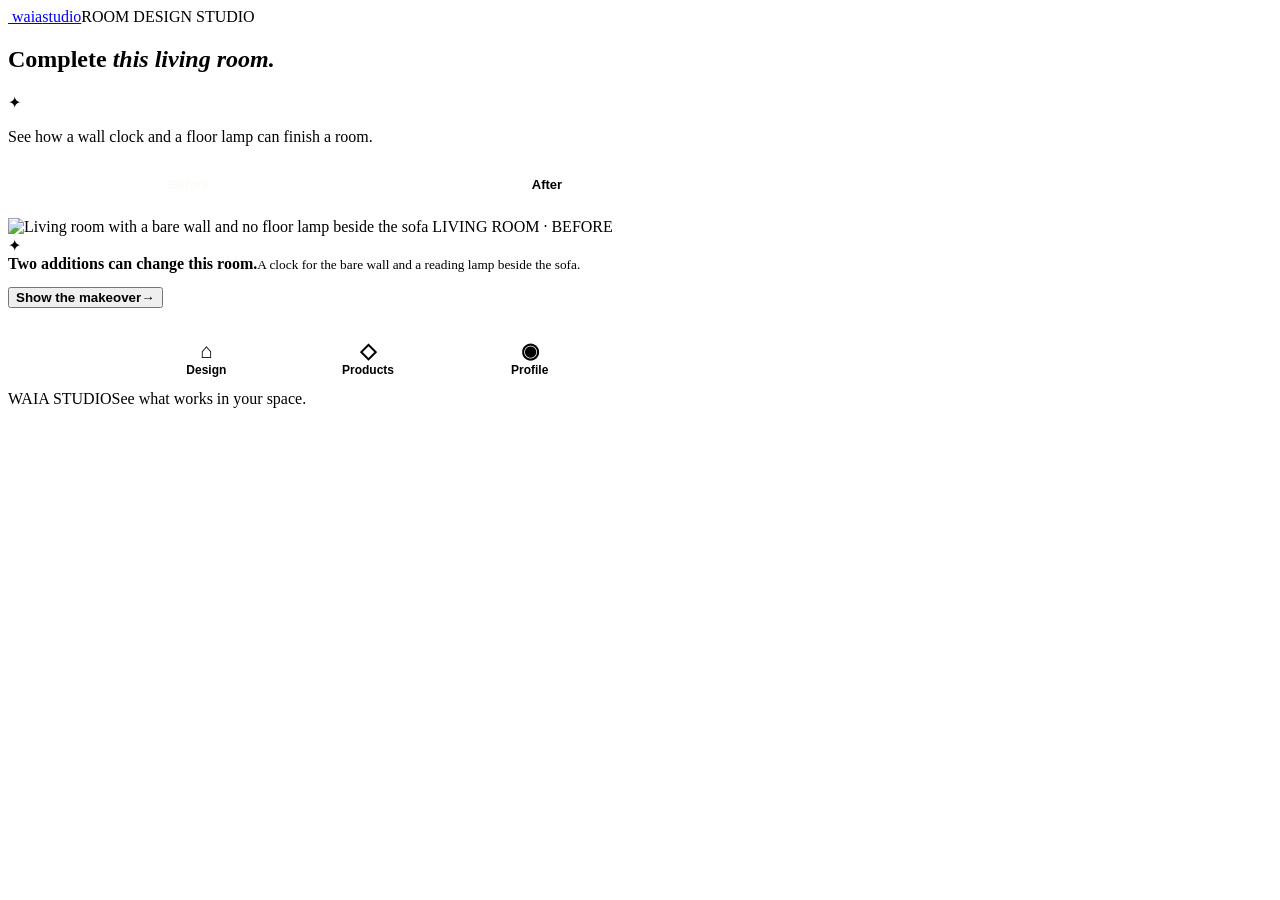
==== public/app/index.html @ b5d55a93 "Localize for the US and split onboarding from the room app" ====
<!doctype html>
<html lang="en-US">
<head>
  <meta charset="utf-8">
  <meta name="viewport" content="width=device-width, initial-scale=1, viewport-fit=cover">
  <meta name="theme-color" content="#f9f5ee">
  <meta name="description" content="Reimagine your room from a photo and shop real products that complete the look.">
  <title>Waia Studio · Complete your room</title>
  <link rel="icon" href="./assets/mark.svg" type="image/svg+xml">
  <link rel="stylesheet" href="./styles.css">
  <link rel="stylesheet" href="./app.css">
  <script src="./app.js" type="module"></script>
</head>
<body>
  <div class="site app-site">
    <header class="site-header"><a class="brand" href="./" aria-label="Waia Studio home"><img src="./assets/mark.svg" alt=""> waia<span>studio</span></a><span class="header-note">ROOM DESIGN STUDIO</span></header>
    <div class="layout">
      <main class="flow" id="flow" aria-label="Room design app"></main>
    </div>
    <footer class="site-footer"><span>WAIA STUDIO</span><span>See what works in your space.</span></footer>
  </div>
  <dialog id="dialog" aria-labelledby="dialog-title"></dialog>
</body>
</html>
---- public/app/app.css ----
.app-site { max-width: 720px; }
.app-site .layout { display: block; }
.demo-switch { display: flex; gap: 4px; padding: 4px; margin-bottom: 10px; border: 1px solid var(--line); border-radius: 40px; background: var(--paper); }
.demo-switch button { flex: 1; min-height: 38px; border: 0; border-radius: 40px; background: transparent; color: var(--muted); font-size: 13px; font-weight: 750; }
.demo-switch button[aria-pressed=true] { background: var(--rust); color: #fffaf6; }
.room-actions { margin-top: 14px; }
.app-body { padding-bottom: 20px; }
.app-nav { display: grid; grid-template-columns: repeat(3, minmax(0, 1fr)); gap: 5px; width: 100%; max-width: 480px; margin: auto auto 0; padding: 5px; background: var(--paper); border: 1px solid var(--line); border-radius: 16px; }
.app-nav button { display: grid; place-items: center; align-content: center; gap: 2px; min-height: 52px; padding: 4px; border: 0; border-radius: 11px; background: transparent; color: var(--muted); font-size: 12px; font-weight: 750; }
.app-nav button span { font-size: 21px; line-height: 1; }
.app-nav button[aria-pressed=true] { background: var(--blush); color: var(--rust-dark); }
#app-profile .demo-link { display: inline-flex; margin-top: 9px; }
@media (max-width: 720px) {
  .app-nav { position: sticky; bottom: max(8px, env(safe-area-inset-bottom)); z-index: 2; box-shadow: 0 3px 14px #3821151a; }
}
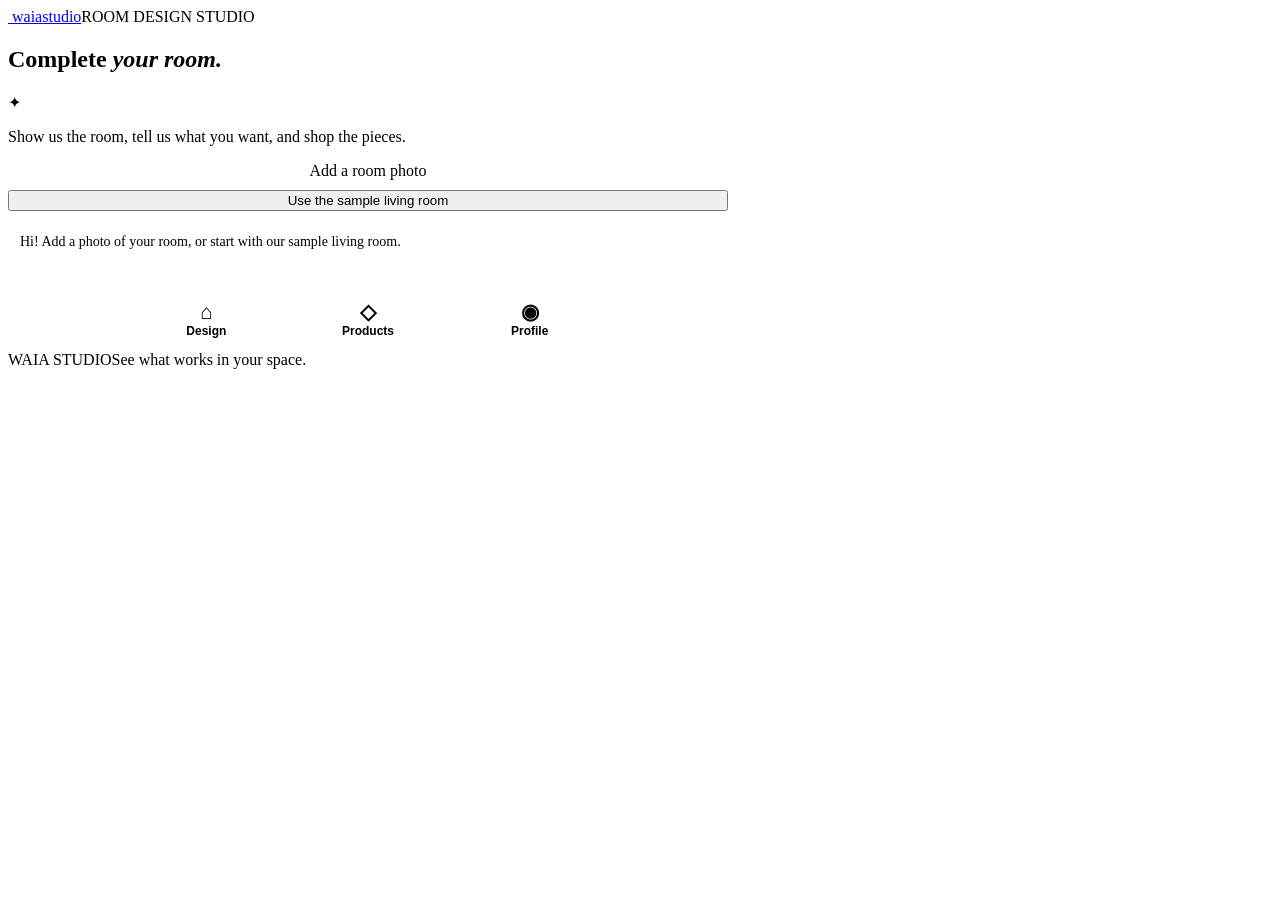
==== commit 1fc082ac: "Add live room design, dynamic products and RevenueCat paywall Add a chat-led design flow to the app." ====
--- a/public/app/index.html
+++ b/public/app/index.html
@@ -9,6 +9,7 @@
   <link rel="icon" href="./assets/mark.svg" type="image/svg+xml">
   <link rel="stylesheet" href="./styles.css">
   <link rel="stylesheet" href="./app.css">
+  <link rel="stylesheet" href="./room.css">
   <script src="./app.js" type="module"></script>
 </head>
 <body>
--- a/public/app/room.css
+++ b/public/app/room.css
@@ -0,0 +1,38 @@
+.room-start { display: grid; gap: 10px; margin-bottom: 14px; }
+.room-upload { display: flex; justify-content: center; align-items: center; cursor: pointer; }
+.room-upload input { position: absolute; width: 1px; height: 1px; opacity: 0; }
+.room-working {
+  position: absolute; inset: auto 12px 12px; padding: 9px 12px; text-align: center;
+  color: #fffaf6; background: #25251dcc; border-radius: 12px; font-size: 13px;
+}
+.room-chat { display: grid; gap: 8px; max-height: 280px; margin: 14px 0 10px; overflow-y: auto; }
+.room-message { max-width: 86%; margin: 0; padding: 9px 12px; border-radius: 14px; font-size: 14px; }
+.room-message.waia { justify-self: start; background: var(--card); border: 1px solid var(--line); }
+.room-message.you { justify-self: end; color: #fffaf6; background: var(--rust); }
+.room-chips { display: flex; flex-wrap: wrap; gap: 7px; margin-bottom: 10px; }
+.room-chips button {
+  min-height: 36px; padding: 6px 12px; font-size: 13px; color: var(--rust-dark);
+  background: var(--blush); border: 0; border-radius: 999px;
+}
+.room-composer { display: flex; gap: 8px; align-items: center; }
+.room-composer input {
+  flex: 1; min-width: 0; min-height: 44px; padding: 0 14px; color: var(--ink);
+  background: var(--card); border: 1px solid var(--line); border-radius: 999px;
+}
+.room-item { margin-bottom: 22px; }
+.room-item h2, .room-heading { margin: 0 0 4px; font: 600 20px/1.3 var(--serif); }
+.room-item > p, .room-empty { margin: 0 0 10px; color: var(--muted); }
+.room-heading { margin-top: 20px; }
+.room-product {
+  display: grid; gap: 10px; padding: 13px; margin-bottom: 8px;
+  background: var(--card); border: 1px solid var(--line); border-radius: 14px;
+}
+.room-product small { display: block; margin-top: 2px; color: var(--muted); }
+.room-product-actions { display: flex; flex-wrap: wrap; gap: 8px; align-items: center; justify-content: space-between; }
+.room-save { min-height: 36px; padding: 5px 13px; background: transparent; border: 1px solid var(--line); border-radius: 999px; }
+.room-save[aria-pressed=true] { color: var(--rust-dark); background: var(--blush); border-color: var(--blush); }
+.room-thumbs { display: grid; grid-template-columns: repeat(2, minmax(0, 1fr)); gap: 10px; }
+.room-thumb { padding: 0; overflow: hidden; text-align: left; background: var(--card); border: 1px solid var(--line); border-radius: 14px; }
+.room-thumb img { width: 100%; aspect-ratio: 4 / 3; object-fit: cover; }
+.room-thumb span { display: block; padding: 8px 10px; font-size: 13px; }
+.room-saved a { color: var(--rust-dark); text-align: right; }
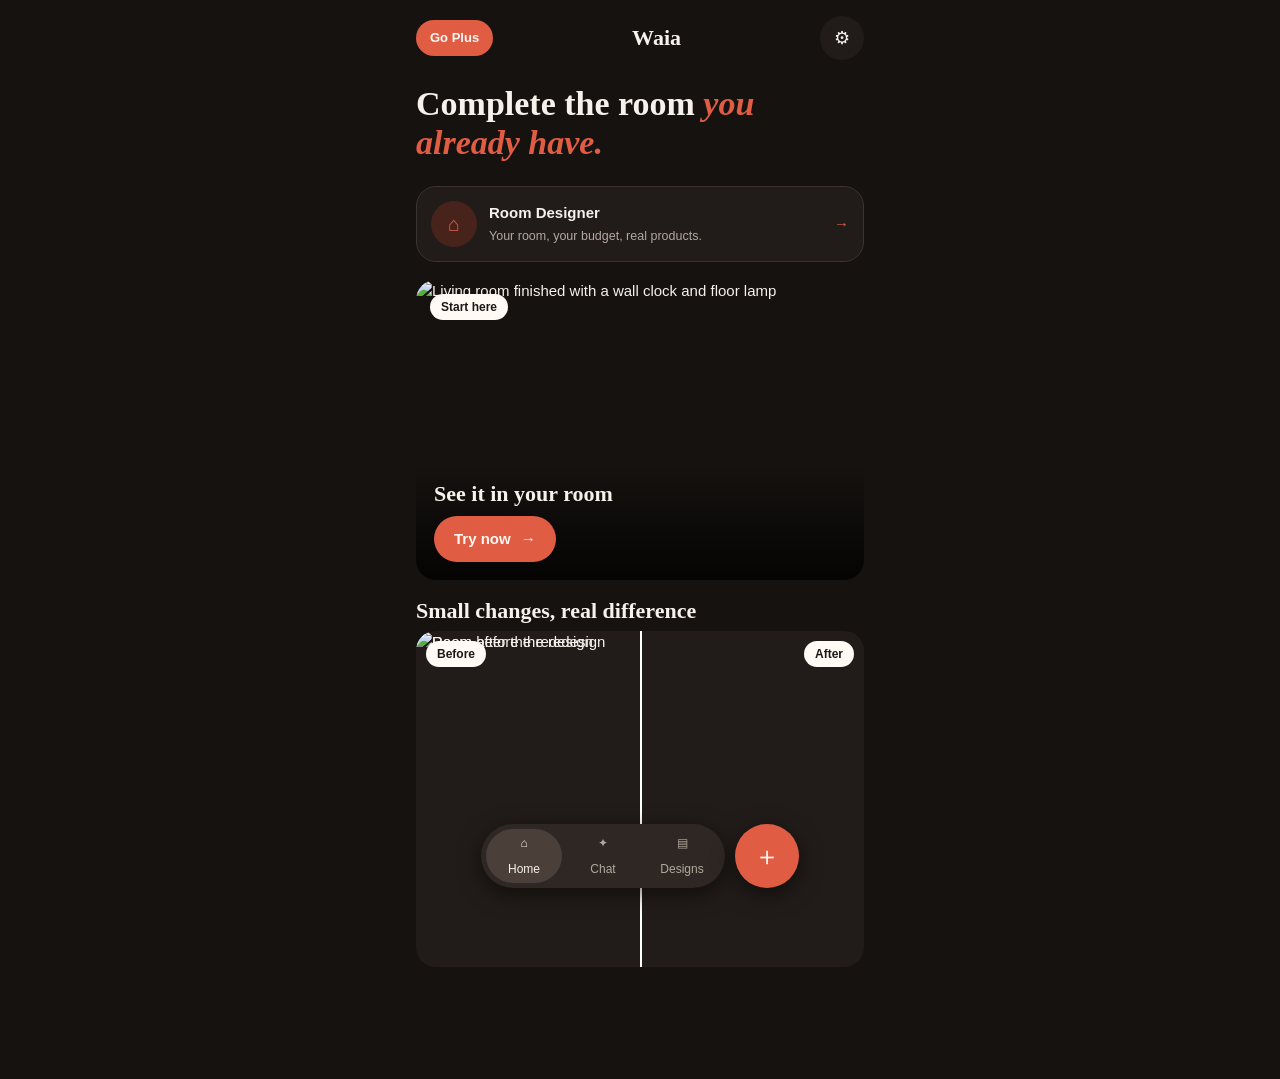
==== commit 3c756931: "Rebuild the room app around a guided design flow Replace the three tabs with Home, Chat, Designs and" ====
--- a/public/app/index.html
+++ b/public/app/index.html
@@ -3,22 +3,17 @@
 <head>
   <meta charset="utf-8">
   <meta name="viewport" content="width=device-width, initial-scale=1, viewport-fit=cover">
-  <meta name="theme-color" content="#f9f5ee">
-  <meta name="description" content="Reimagine your room from a photo and shop real products that complete the look.">
+  <meta name="theme-color" content="#161210">
+  <meta name="description" content="Show us your room, tell us what you want, and shop real products that complete it.">
   <title>Waia Studio · Complete your room</title>
   <link rel="icon" href="./assets/mark.svg" type="image/svg+xml">
-  <link rel="stylesheet" href="./styles.css">
   <link rel="stylesheet" href="./app.css">
-  <link rel="stylesheet" href="./room.css">
   <script src="./app.js" type="module"></script>
 </head>
 <body>
-  <div class="site app-site">
-    <header class="site-header"><a class="brand" href="./" aria-label="Waia Studio home"><img src="./assets/mark.svg" alt=""> waia<span>studio</span></a><span class="header-note">ROOM DESIGN STUDIO</span></header>
-    <div class="layout">
-      <main class="flow" id="flow" aria-label="Room design app"></main>
-    </div>
-    <footer class="site-footer"><span>WAIA STUDIO</span><span>See what works in your space.</span></footer>
+  <div class="shell">
+    <main id="view" aria-live="polite"></main>
+    <nav id="nav" aria-label="Main"></nav>
   </div>
   <dialog id="dialog" aria-labelledby="dialog-title"></dialog>
 </body>
--- a/public/app/app.css
+++ b/public/app/app.css
@@ -1,15 +1,166 @@
-.app-site { max-width: 720px; }
-.app-site .layout { display: block; }
-.demo-switch { display: flex; gap: 4px; padding: 4px; margin-bottom: 10px; border: 1px solid var(--line); border-radius: 40px; background: var(--paper); }
-.demo-switch button { flex: 1; min-height: 38px; border: 0; border-radius: 40px; background: transparent; color: var(--muted); font-size: 13px; font-weight: 750; }
-.demo-switch button[aria-pressed=true] { background: var(--rust); color: #fffaf6; }
-.room-actions { margin-top: 14px; }
-.app-body { padding-bottom: 20px; }
-.app-nav { display: grid; grid-template-columns: repeat(3, minmax(0, 1fr)); gap: 5px; width: 100%; max-width: 480px; margin: auto auto 0; padding: 5px; background: var(--paper); border: 1px solid var(--line); border-radius: 16px; }
-.app-nav button { display: grid; place-items: center; align-content: center; gap: 2px; min-height: 52px; padding: 4px; border: 0; border-radius: 11px; background: transparent; color: var(--muted); font-size: 12px; font-weight: 750; }
-.app-nav button span { font-size: 21px; line-height: 1; }
-.app-nav button[aria-pressed=true] { background: var(--blush); color: var(--rust-dark); }
-#app-profile .demo-link { display: inline-flex; margin-top: 9px; }
-@media (max-width: 720px) {
-  .app-nav { position: sticky; bottom: max(8px, env(safe-area-inset-bottom)); z-index: 2; box-shadow: 0 3px 14px #3821151a; }
+/* Design tokens. Replace these values when the design document arrives. */
+:root {
+  color-scheme: dark;
+  --bg: #161210;
+  --surface: #211c19;
+  --surface-2: #2e2723;
+  --line: #3b332e;
+  --text: #f6f1ea;
+  --muted: #b3a89e;
+  --accent: #e05d44;
+  --accent-text: #fff8f3;
+  --accent-soft: #48231b;
+  --radius: 20px;
+  --radius-small: 12px;
+  --serif: "Iowan Old Style", "Palatino Linotype", Georgia, serif;
+  --sans: -apple-system, BlinkMacSystemFont, "Segoe UI", Roboto, sans-serif;
 }
+
+* { box-sizing: border-box; }
+html { background: var(--bg); }
+body { margin: 0; background: var(--bg); color: var(--text); font: 15px/1.5 var(--sans); }
+button, input, textarea { font: inherit; color: inherit; }
+button { cursor: pointer; }
+img { display: block; max-width: 100%; }
+a { color: inherit; }
+h1, h2, h3, p { margin: 0; }
+h1, h2 { font-family: var(--serif); font-weight: 600; line-height: 1.15; }
+h1 { font-size: 34px; }
+h1 em { color: var(--accent); }
+h2 { font-size: 22px; }
+.sr-only { position: absolute; width: 1px; height: 1px; overflow: hidden; clip-path: inset(50%); white-space: nowrap; }
+:focus-visible { outline: 2px solid var(--accent); outline-offset: 2px; }
+
+.shell { max-width: 480px; min-height: 100vh; margin: auto; }
+#view { display: grid; gap: 18px; padding: 16px 16px 112px; }
+.muted { color: var(--muted); }
+
+.topbar { display: flex; align-items: center; justify-content: space-between; gap: 10px; min-height: 44px; }
+.topbar-title { font: 600 22px var(--serif); }
+.pill { min-height: 36px; padding: 6px 14px; color: var(--accent-text); background: var(--accent); border: 0; border-radius: 999px; font-size: 13px; font-weight: 700; }
+.pill.quiet { color: var(--muted); background: var(--surface); }
+.icon-button { display: grid; place-items: center; width: 44px; height: 44px; background: var(--surface); border: 0; border-radius: 50%; font-size: 18px; }
+
+.primary {
+  display: flex; align-items: center; justify-content: center; gap: 10px; width: 100%; min-height: 54px; padding: 12px 18px;
+  color: var(--accent-text); background: var(--accent); border: 0; border-radius: 999px; font-weight: 700; text-decoration: none;
+}
+.primary:disabled { opacity: .4; cursor: default; }
+.secondary { width: 100%; min-height: 48px; background: transparent; border: 1px solid var(--line); border-radius: 999px; }
+.text-button { padding: 8px; color: var(--muted); background: none; border: 0; }
+
+.hero { padding: 6px 0; }
+.tool {
+  display: flex; align-items: center; gap: 12px; width: 100%; padding: 14px; text-align: left;
+  background: var(--surface); border: 1px solid var(--line); border-radius: var(--radius);
+}
+.tool-icon { display: grid; place-items: center; flex: none; width: 46px; height: 46px; color: var(--accent); background: var(--accent-soft); border-radius: 50%; font-size: 20px; }
+.tool strong { display: block; }
+.tool small { color: var(--muted); }
+.tool-arrow { margin-left: auto; color: var(--accent); }
+.feature { position: relative; overflow: hidden; min-height: 300px; border-radius: var(--radius); }
+.feature img { position: absolute; inset: 0; width: 100%; height: 100%; object-fit: cover; }
+.feature-body { position: absolute; inset: auto 0 0; display: grid; gap: 10px; justify-items: start; padding: 18px; background: linear-gradient(transparent, #000c); }
+.feature-body .primary { width: auto; min-height: 46px; padding: 8px 20px; }
+.tag { padding: 4px 11px; color: #1c1714; background: #fffaf4; border-radius: 999px; font-size: 12px; font-weight: 700; }
+.feature > .tag { position: absolute; top: 14px; left: 14px; }
+
+.compare { position: relative; overflow: hidden; aspect-ratio: 4 / 3; background: var(--surface); border-radius: var(--radius); }
+.compare img { position: absolute; inset: 0; width: 100%; height: 100%; object-fit: cover; }
+.compare .before { clip-path: inset(0 calc(100% - var(--split, 50%)) 0 0); }
+.compare-line { position: absolute; top: 0; bottom: 0; left: var(--split, 50%); width: 2px; background: #fff; pointer-events: none; }
+.compare input { position: absolute; inset: 0; width: 100%; height: 100%; margin: 0; opacity: 0; cursor: ew-resize; }
+.compare .tag { position: absolute; top: 10px; pointer-events: none; }
+.compare .tag.left { left: 10px; }
+.compare .tag.right { right: 10px; }
+
+.progress { display: flex; gap: 5px; flex: 1; }
+.progress span { flex: 1; height: 4px; background: var(--surface-2); border-radius: 4px; }
+.progress span.on { background: var(--accent); }
+.step-title { display: grid; gap: 6px; }
+.footer-action { position: sticky; bottom: 12px; }
+
+.dropzone {
+  display: grid; place-items: center; align-content: center; gap: 6px; min-height: 260px; padding: 18px; overflow: hidden; text-align: center; cursor: pointer;
+  background: var(--accent-soft); border: 2px dashed var(--accent); border-radius: var(--radius);
+}
+.dropzone input { position: absolute; width: 1px; height: 1px; opacity: 0; }
+.dropzone span { font-size: 32px; }
+.dropzone small { color: var(--muted); }
+.preview { overflow: hidden; border-radius: var(--radius); }
+.preview img { width: 100%; max-height: 340px; object-fit: cover; }
+
+.options { display: grid; gap: 10px; }
+.options.two { grid-template-columns: repeat(2, minmax(0, 1fr)); }
+.option {
+  display: flex; align-items: center; gap: 10px; min-height: 54px; padding: 12px 14px; text-align: left;
+  background: var(--surface); border: 1.5px solid var(--line); border-radius: var(--radius-small);
+}
+.option[aria-pressed=true] { color: var(--accent); background: var(--accent-soft); border-color: var(--accent); }
+.option small { display: block; color: var(--muted); }
+.note { width: 100%; min-height: 86px; padding: 12px 14px; resize: vertical; background: var(--surface); border: 1px solid var(--line); border-radius: var(--radius-small); }
+
+.stages { display: grid; gap: 12px; padding: 14px; background: var(--surface); border-radius: var(--radius); }
+.stage { display: flex; gap: 10px; align-items: center; color: var(--muted); }
+.stage.active { color: var(--text); font-weight: 700; }
+.stage.done { color: var(--accent); }
+.stage-mark { display: grid; place-items: center; width: 26px; height: 26px; background: var(--surface-2); border-radius: 50%; font-size: 13px; }
+.stage.active .stage-mark { animation: pulse 1.1s infinite; }
+@keyframes pulse { 50% { opacity: .35; } }
+@media (prefers-reduced-motion: reduce) { .stage.active .stage-mark { animation: none; } }
+
+.error { padding: 11px 13px; color: #ffd9cf; background: var(--accent-soft); border-radius: var(--radius-small); }
+.item { display: grid; gap: 8px; }
+.product { display: grid; gap: 9px; padding: 13px; background: var(--surface); border: 1px solid var(--line); border-radius: var(--radius-small); }
+.product small { display: block; color: var(--muted); }
+.product-actions { display: flex; flex-wrap: wrap; gap: 8px; align-items: center; justify-content: space-between; }
+.link { padding: 8px 13px; color: var(--accent-text); background: var(--accent); border-radius: 999px; font-size: 13px; font-weight: 700; text-decoration: none; }
+.link.plain { padding: 4px 0; color: var(--accent); background: none; font-weight: 500; }
+.save { min-height: 36px; padding: 5px 13px; background: transparent; border: 1px solid var(--line); border-radius: 999px; font-size: 13px; }
+.save[aria-pressed=true] { color: var(--accent); background: var(--accent-soft); border-color: var(--accent-soft); }
+
+.view-toggle { display: flex; gap: 3px; padding: 3px; background: var(--surface); border-radius: 12px; }
+.view-toggle button { width: 42px; height: 36px; background: none; border: 0; border-radius: 9px; }
+.view-toggle button[aria-pressed=true] { color: var(--accent); background: var(--accent-soft); }
+.designs { display: grid; gap: 12px; }
+.designs.grid { grid-template-columns: repeat(2, minmax(0, 1fr)); }
+.design-card { padding: 0; overflow: hidden; text-align: left; background: var(--surface); border: 1px solid var(--line); border-radius: var(--radius-small); }
+.design-card img { width: 100%; aspect-ratio: 4 / 3; object-fit: cover; }
+.design-card span { display: block; padding: 8px 10px; font-size: 13px; }
+.steps-card { display: grid; gap: 2px; padding: 8px 16px; background: var(--surface); border-radius: var(--radius); }
+.steps-card div { display: flex; gap: 12px; align-items: center; padding: 10px 0; }
+.steps-card b { display: grid; place-items: center; width: 32px; height: 32px; color: var(--accent); background: var(--accent-soft); border-radius: 9px; }
+.center { display: grid; gap: 6px; text-align: center; }
+
+.chat-log { display: grid; gap: 9px; }
+.bubble { max-width: 86%; padding: 10px 13px; border-radius: 16px; }
+.bubble.waia { justify-self: start; background: var(--surface); }
+.bubble.you { justify-self: end; color: var(--accent-text); background: var(--accent); }
+.suggestion { display: flex; justify-content: space-between; gap: 8px; width: 100%; padding: 12px 14px; text-align: left; background: var(--accent-soft); border: 0; border-radius: var(--radius-small); }
+.composer { display: flex; gap: 8px; }
+.composer input { flex: 1; min-width: 0; min-height: 48px; padding: 0 16px; background: var(--surface); border: 1px solid var(--line); border-radius: 999px; }
+.composer button { flex: none; width: 48px; height: 48px; color: var(--accent-text); background: var(--accent); border: 0; border-radius: 50%; }
+
+.list { margin: 0; padding: 0; list-style: none; }
+.list li { display: flex; justify-content: space-between; gap: 12px; padding: 11px 0; border-bottom: 1px solid var(--line); }
+.list a { color: var(--accent); text-align: right; }
+.card { display: grid; gap: 10px; padding: 16px; background: var(--surface); border-radius: var(--radius); }
+
+#nav { position: fixed; bottom: max(12px, env(safe-area-inset-bottom)); left: 50%; display: flex; gap: 10px; align-items: center; transform: translateX(-50%); }
+#nav[hidden] { display: none; }
+.nav-group { display: flex; gap: 3px; padding: 5px; background: var(--surface-2); border-radius: 999px; box-shadow: 0 6px 22px #0008; }
+.nav-group button, .nav-add { display: grid; place-items: center; height: 54px; border: 0; border-radius: 999px; font-size: 12px; }
+.nav-group button { width: 76px; background: none; color: var(--muted); }
+.nav-group button[aria-current=page] { color: var(--text); background: #4a3f39; }
+.nav-add { width: 64px; height: 64px; color: var(--accent-text); background: var(--accent); border-radius: 50%; font-size: 26px; box-shadow: 0 6px 22px #0008; }
+
+dialog { width: min(92vw, 420px); padding: 20px; color: var(--text); background: var(--surface); border: 0; border-radius: var(--radius); }
+dialog::backdrop { background: #000a; }
+.dialog-body { display: grid; gap: 13px; }
+.dialog-close { position: absolute; top: 12px; right: 12px; width: 38px; height: 38px; background: var(--surface-2); border: 0; border-radius: 50%; }
+.plan { display: flex; align-items: center; gap: 10px; padding: 13px; cursor: pointer; border: 1.5px solid var(--line); border-radius: var(--radius-small); }
+.plan:has(input:checked) { background: var(--accent-soft); border-color: var(--accent); }
+.plan input { accent-color: var(--accent); }
+.plan small { display: block; color: var(--muted); }
+.plan-price { margin-left: auto; font-weight: 700; text-align: right; }
+.fineprint { color: var(--muted); font-size: 12px; }
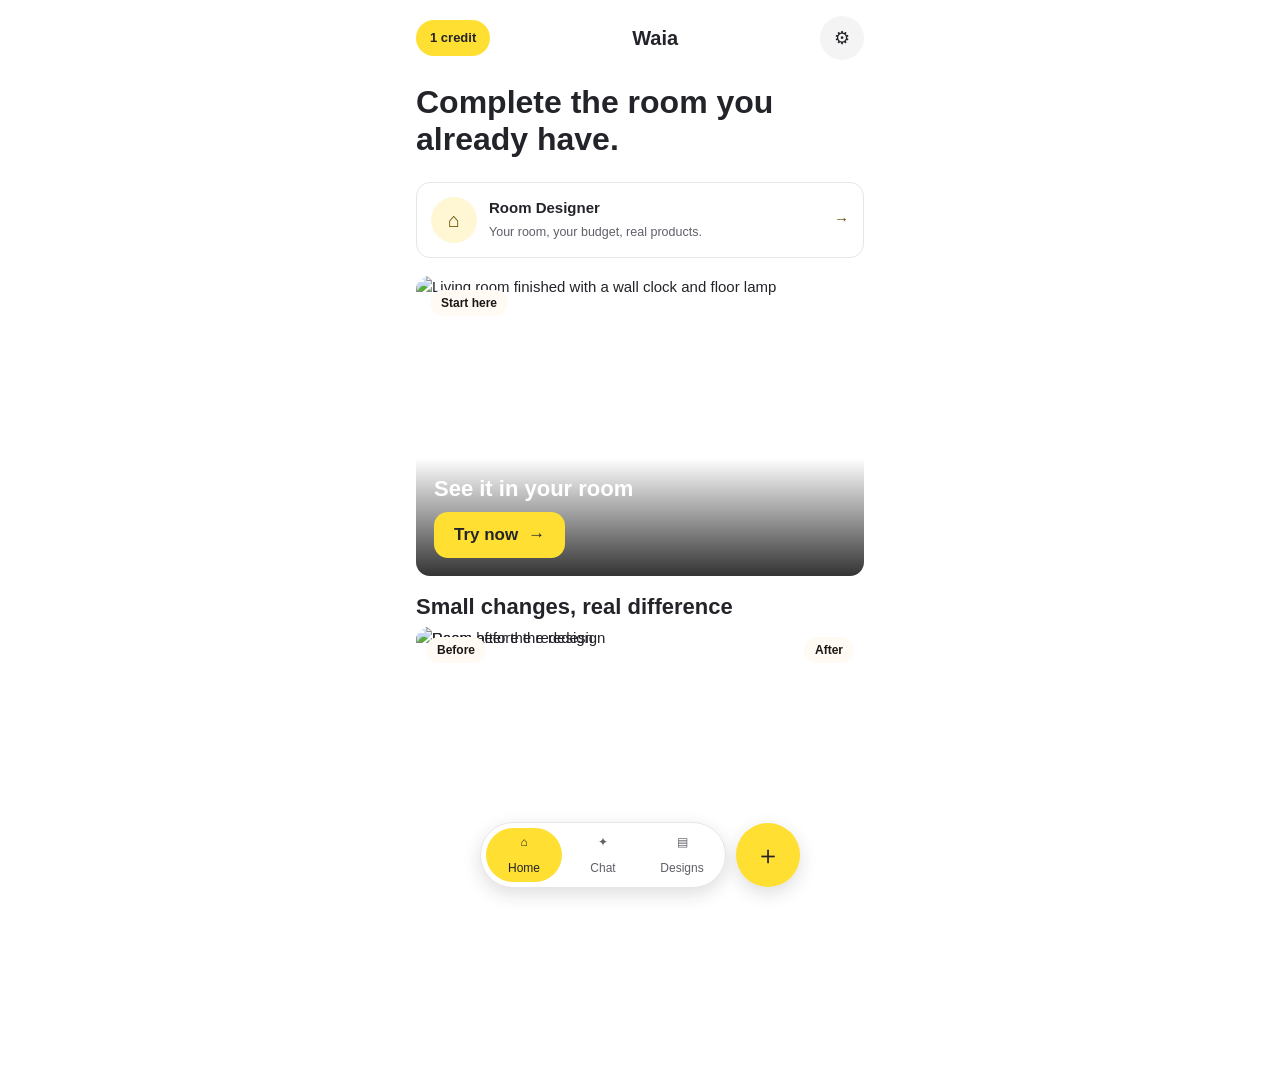
==== commit b871379f: "Apply the Waia design template to the room app Use the white and Sunburst tokens from docs/DESIGN_TE" ====
--- a/public/app/index.html
+++ b/public/app/index.html
@@ -3,7 +3,7 @@
 <head>
   <meta charset="utf-8">
   <meta name="viewport" content="width=device-width, initial-scale=1, viewport-fit=cover">
-  <meta name="theme-color" content="#161210">
+  <meta name="theme-color" content="#ffffff">
   <meta name="description" content="Show us your room, tell us what you want, and shop real products that complete it.">
   <title>Waia Studio · Complete your room</title>
   <link rel="icon" href="./assets/mark.svg" type="image/svg+xml">
--- a/public/app/app.css
+++ b/public/app/app.css
@@ -1,19 +1,21 @@
-/* Design tokens. Replace these values when the design document arrives. */
+/* Design tokens from docs/DESIGN_TEMPLATE.md. */
 :root {
-  color-scheme: dark;
-  --bg: #161210;
-  --surface: #211c19;
-  --surface-2: #2e2723;
-  --line: #3b332e;
-  --text: #f6f1ea;
-  --muted: #b3a89e;
-  --accent: #e05d44;
-  --accent-text: #fff8f3;
-  --accent-soft: #48231b;
-  --radius: 20px;
-  --radius-small: 12px;
-  --serif: "Iowan Old Style", "Palatino Linotype", Georgia, serif;
+  color-scheme: light;
+  --bg: #fff;
+  --surface: #fff;
+  --surface-2: #f4f4f5;
+  --line: #e6e6e9;
+  --text: #23242a;
+  --muted: #5f6068;
+  --accent: #ffdf32;
+  --accent-hover: #f4ce19;
+  --accent-text: #23242a;
+  --accent-soft: #fff7d4;
+  --accent-ink: #634800;
+  --radius: 14px;
+  --radius-small: 14px;
   --sans: -apple-system, BlinkMacSystemFont, "Segoe UI", Roboto, sans-serif;
+  --serif: var(--sans);
 }
 
 * { box-sizing: border-box; }
@@ -24,9 +26,9 @@
 img { display: block; max-width: 100%; }
 a { color: inherit; }
 h1, h2, h3, p { margin: 0; }
-h1, h2 { font-family: var(--serif); font-weight: 600; line-height: 1.15; }
-h1 { font-size: 34px; }
-h1 em { color: var(--accent); }
+h1, h2 { font-family: var(--sans); font-weight: 800; line-height: 1.15; }
+h1 { font-size: 32px; }
+h1 em { font-style: normal; }
 h2 { font-size: 22px; }
 .sr-only { position: absolute; width: 1px; height: 1px; overflow: hidden; clip-path: inset(50%); white-space: nowrap; }
 :focus-visible { outline: 2px solid var(--accent); outline-offset: 2px; }
@@ -36,17 +38,18 @@
 .muted { color: var(--muted); }
 
 .topbar { display: flex; align-items: center; justify-content: space-between; gap: 10px; min-height: 44px; }
-.topbar-title { font: 600 22px var(--serif); }
+.topbar-title { font: 800 20px var(--sans); }
 .pill { min-height: 36px; padding: 6px 14px; color: var(--accent-text); background: var(--accent); border: 0; border-radius: 999px; font-size: 13px; font-weight: 700; }
-.pill.quiet { color: var(--muted); background: var(--surface); }
-.icon-button { display: grid; place-items: center; width: 44px; height: 44px; background: var(--surface); border: 0; border-radius: 50%; font-size: 18px; }
+.pill.quiet { color: var(--muted); background: var(--surface-2); }
+.icon-button { display: grid; place-items: center; width: 44px; height: 44px; background: var(--surface-2); border: 0; border-radius: 50%; font-size: 18px; }
 
 .primary {
-  display: flex; align-items: center; justify-content: center; gap: 10px; width: 100%; min-height: 54px; padding: 12px 18px;
-  color: var(--accent-text); background: var(--accent); border: 0; border-radius: 999px; font-weight: 700; text-decoration: none;
+  display: flex; align-items: center; justify-content: center; gap: 10px; width: 100%; min-height: 56px; padding: 12px 18px;
+  color: var(--accent-text); background: var(--accent); border: 0; border-radius: 14px; font-size: 17px; font-weight: 700; text-decoration: none;
 }
+.primary:hover:not(:disabled) { background: var(--accent-hover); }
 .primary:disabled { opacity: .4; cursor: default; }
-.secondary { width: 100%; min-height: 48px; background: transparent; border: 1px solid var(--line); border-radius: 999px; }
+.secondary { width: 100%; min-height: 48px; background: transparent; border: 1px solid var(--line); border-radius: 14px; }
 .text-button { padding: 8px; color: var(--muted); background: none; border: 0; }
 
 .hero { padding: 6px 0; }
@@ -54,14 +57,14 @@
   display: flex; align-items: center; gap: 12px; width: 100%; padding: 14px; text-align: left;
   background: var(--surface); border: 1px solid var(--line); border-radius: var(--radius);
 }
-.tool-icon { display: grid; place-items: center; flex: none; width: 46px; height: 46px; color: var(--accent); background: var(--accent-soft); border-radius: 50%; font-size: 20px; }
+.tool-icon { display: grid; place-items: center; flex: none; width: 46px; height: 46px; color: var(--accent-ink); background: var(--accent-soft); border-radius: 50%; font-size: 20px; }
 .tool strong { display: block; }
 .tool small { color: var(--muted); }
-.tool-arrow { margin-left: auto; color: var(--accent); }
+.tool-arrow { margin-left: auto; color: var(--accent-ink); }
 .feature { position: relative; overflow: hidden; min-height: 300px; border-radius: var(--radius); }
 .feature img { position: absolute; inset: 0; width: 100%; height: 100%; object-fit: cover; }
-.feature-body { position: absolute; inset: auto 0 0; display: grid; gap: 10px; justify-items: start; padding: 18px; background: linear-gradient(transparent, #000c); }
-.feature-body .primary { width: auto; min-height: 46px; padding: 8px 20px; }
+.feature-body { color: #fff; position: absolute; inset: auto 0 0; display: grid; gap: 10px; justify-items: start; padding: 18px; background: linear-gradient(transparent, #000c); }
+.feature-body .primary { color: var(--accent-text); width: auto; min-height: 46px; padding: 8px 20px; }
 .tag { padding: 4px 11px; color: #1c1714; background: #fffaf4; border-radius: 999px; font-size: 12px; font-weight: 700; }
 .feature > .tag { position: absolute; top: 14px; left: 14px; }
 
@@ -82,7 +85,7 @@
 
 .dropzone {
   display: grid; place-items: center; align-content: center; gap: 6px; min-height: 260px; padding: 18px; overflow: hidden; text-align: center; cursor: pointer;
-  background: var(--accent-soft); border: 2px dashed var(--accent); border-radius: var(--radius);
+  background: var(--accent-soft); border: 2px dashed var(--accent-hover); border-radius: var(--radius);
 }
 .dropzone input { position: absolute; width: 1px; height: 1px; opacity: 0; }
 .dropzone span { font-size: 32px; }
@@ -96,45 +99,45 @@
   display: flex; align-items: center; gap: 10px; min-height: 54px; padding: 12px 14px; text-align: left;
   background: var(--surface); border: 1.5px solid var(--line); border-radius: var(--radius-small);
 }
-.option[aria-pressed=true] { color: var(--accent); background: var(--accent-soft); border-color: var(--accent); }
+.option[aria-pressed=true] { color: var(--accent-ink); background: var(--accent-soft); border-color: var(--accent-ink); }
 .option small { display: block; color: var(--muted); }
 .note { width: 100%; min-height: 86px; padding: 12px 14px; resize: vertical; background: var(--surface); border: 1px solid var(--line); border-radius: var(--radius-small); }
 
-.stages { display: grid; gap: 12px; padding: 14px; background: var(--surface); border-radius: var(--radius); }
+.stages { display: grid; gap: 12px; padding: 14px; background: var(--surface); border: 1px solid var(--line); border-radius: var(--radius); }
 .stage { display: flex; gap: 10px; align-items: center; color: var(--muted); }
 .stage.active { color: var(--text); font-weight: 700; }
-.stage.done { color: var(--accent); }
+.stage.done { color: var(--text); }
 .stage-mark { display: grid; place-items: center; width: 26px; height: 26px; background: var(--surface-2); border-radius: 50%; font-size: 13px; }
 .stage.active .stage-mark { animation: pulse 1.1s infinite; }
 @keyframes pulse { 50% { opacity: .35; } }
 @media (prefers-reduced-motion: reduce) { .stage.active .stage-mark { animation: none; } }
 
-.error { padding: 11px 13px; color: #ffd9cf; background: var(--accent-soft); border-radius: var(--radius-small); }
+.error { padding: 11px 13px; color: #8a1c0f; background: var(--accent-soft); border-radius: var(--radius-small); }
 .item { display: grid; gap: 8px; }
 .product { display: grid; gap: 9px; padding: 13px; background: var(--surface); border: 1px solid var(--line); border-radius: var(--radius-small); }
 .product small { display: block; color: var(--muted); }
 .product-actions { display: flex; flex-wrap: wrap; gap: 8px; align-items: center; justify-content: space-between; }
 .link { padding: 8px 13px; color: var(--accent-text); background: var(--accent); border-radius: 999px; font-size: 13px; font-weight: 700; text-decoration: none; }
-.link.plain { padding: 4px 0; color: var(--accent); background: none; font-weight: 500; }
+.link.plain { padding: 4px 0; color: var(--accent-ink); background: none; font-weight: 500; }
 .save { min-height: 36px; padding: 5px 13px; background: transparent; border: 1px solid var(--line); border-radius: 999px; font-size: 13px; }
-.save[aria-pressed=true] { color: var(--accent); background: var(--accent-soft); border-color: var(--accent-soft); }
+.save[aria-pressed=true] { color: var(--accent-ink); background: var(--accent-soft); border-color: var(--accent-soft); }
 
-.view-toggle { display: flex; gap: 3px; padding: 3px; background: var(--surface); border-radius: 12px; }
+.view-toggle { display: flex; gap: 3px; padding: 3px; background: var(--surface-2); border-radius: 12px; }
 .view-toggle button { width: 42px; height: 36px; background: none; border: 0; border-radius: 9px; }
-.view-toggle button[aria-pressed=true] { color: var(--accent); background: var(--accent-soft); }
+.view-toggle button[aria-pressed=true] { color: var(--accent-ink); background: var(--accent-soft); }
 .designs { display: grid; gap: 12px; }
 .designs.grid { grid-template-columns: repeat(2, minmax(0, 1fr)); }
 .design-card { padding: 0; overflow: hidden; text-align: left; background: var(--surface); border: 1px solid var(--line); border-radius: var(--radius-small); }
 .design-card img { width: 100%; aspect-ratio: 4 / 3; object-fit: cover; }
 .design-card span { display: block; padding: 8px 10px; font-size: 13px; }
-.steps-card { display: grid; gap: 2px; padding: 8px 16px; background: var(--surface); border-radius: var(--radius); }
+.steps-card { display: grid; gap: 2px; padding: 8px 16px; background: var(--surface); border: 1px solid var(--line); border-radius: var(--radius); }
 .steps-card div { display: flex; gap: 12px; align-items: center; padding: 10px 0; }
-.steps-card b { display: grid; place-items: center; width: 32px; height: 32px; color: var(--accent); background: var(--accent-soft); border-radius: 9px; }
+.steps-card b { display: grid; place-items: center; width: 32px; height: 32px; color: var(--accent-ink); background: var(--accent-soft); border-radius: 9px; }
 .center { display: grid; gap: 6px; text-align: center; }
 
 .chat-log { display: grid; gap: 9px; }
 .bubble { max-width: 86%; padding: 10px 13px; border-radius: 16px; }
-.bubble.waia { justify-self: start; background: var(--surface); }
+.bubble.waia { justify-self: start; background: var(--surface-2); }
 .bubble.you { justify-self: end; color: var(--accent-text); background: var(--accent); }
 .suggestion { display: flex; justify-content: space-between; gap: 8px; width: 100%; padding: 12px 14px; text-align: left; background: var(--accent-soft); border: 0; border-radius: var(--radius-small); }
 .composer { display: flex; gap: 8px; }
@@ -143,24 +146,27 @@
 
 .list { margin: 0; padding: 0; list-style: none; }
 .list li { display: flex; justify-content: space-between; gap: 12px; padding: 11px 0; border-bottom: 1px solid var(--line); }
-.list a { color: var(--accent); text-align: right; }
-.card { display: grid; gap: 10px; padding: 16px; background: var(--surface); border-radius: var(--radius); }
+.list a { color: var(--accent-ink); text-align: right; }
+.card { display: grid; gap: 10px; padding: 16px; background: var(--surface); border: 1px solid var(--line); border-radius: var(--radius); }
 
 #nav { position: fixed; bottom: max(12px, env(safe-area-inset-bottom)); left: 50%; display: flex; gap: 10px; align-items: center; transform: translateX(-50%); }
 #nav[hidden] { display: none; }
-.nav-group { display: flex; gap: 3px; padding: 5px; background: var(--surface-2); border-radius: 999px; box-shadow: 0 6px 22px #0008; }
+.nav-group { display: flex; gap: 3px; padding: 5px; background: #fff; border: 1px solid var(--line); border-radius: 999px; box-shadow: 0 6px 18px #23242a26; }
 .nav-group button, .nav-add { display: grid; place-items: center; height: 54px; border: 0; border-radius: 999px; font-size: 12px; }
 .nav-group button { width: 76px; background: none; color: var(--muted); }
-.nav-group button[aria-current=page] { color: var(--text); background: #4a3f39; }
-.nav-add { width: 64px; height: 64px; color: var(--accent-text); background: var(--accent); border-radius: 50%; font-size: 26px; box-shadow: 0 6px 22px #0008; }
+.nav-group button[aria-current=page] { color: var(--text); background: var(--accent); }
+.nav-add { width: 64px; height: 64px; color: var(--accent-text); background: var(--accent); border-radius: 50%; font-size: 26px; box-shadow: 0 6px 18px #23242a26; }
 
 dialog { width: min(92vw, 420px); padding: 20px; color: var(--text); background: var(--surface); border: 0; border-radius: var(--radius); }
-dialog::backdrop { background: #000a; }
+dialog::backdrop { background: #23242a80; }
 .dialog-body { display: grid; gap: 13px; }
 .dialog-close { position: absolute; top: 12px; right: 12px; width: 38px; height: 38px; background: var(--surface-2); border: 0; border-radius: 50%; }
 .plan { display: flex; align-items: center; gap: 10px; padding: 13px; cursor: pointer; border: 1.5px solid var(--line); border-radius: var(--radius-small); }
-.plan:has(input:checked) { background: var(--accent-soft); border-color: var(--accent); }
-.plan input { accent-color: var(--accent); }
+.plan:has(input:checked) { background: var(--accent-soft); border-color: var(--accent-ink); }
+.plan input { accent-color: var(--accent-ink); }
 .plan small { display: block; color: var(--muted); }
 .plan-price { margin-left: auto; font-weight: 700; text-align: right; }
 .fineprint { color: var(--muted); font-size: 12px; }
+
+.chips { display: flex; flex-wrap: wrap; gap: 7px; }
+.chip { min-height: 36px; padding: 6px 12px; color: var(--accent-ink); background: var(--accent-soft); border: 0; border-radius: 999px; font-size: 13px; }
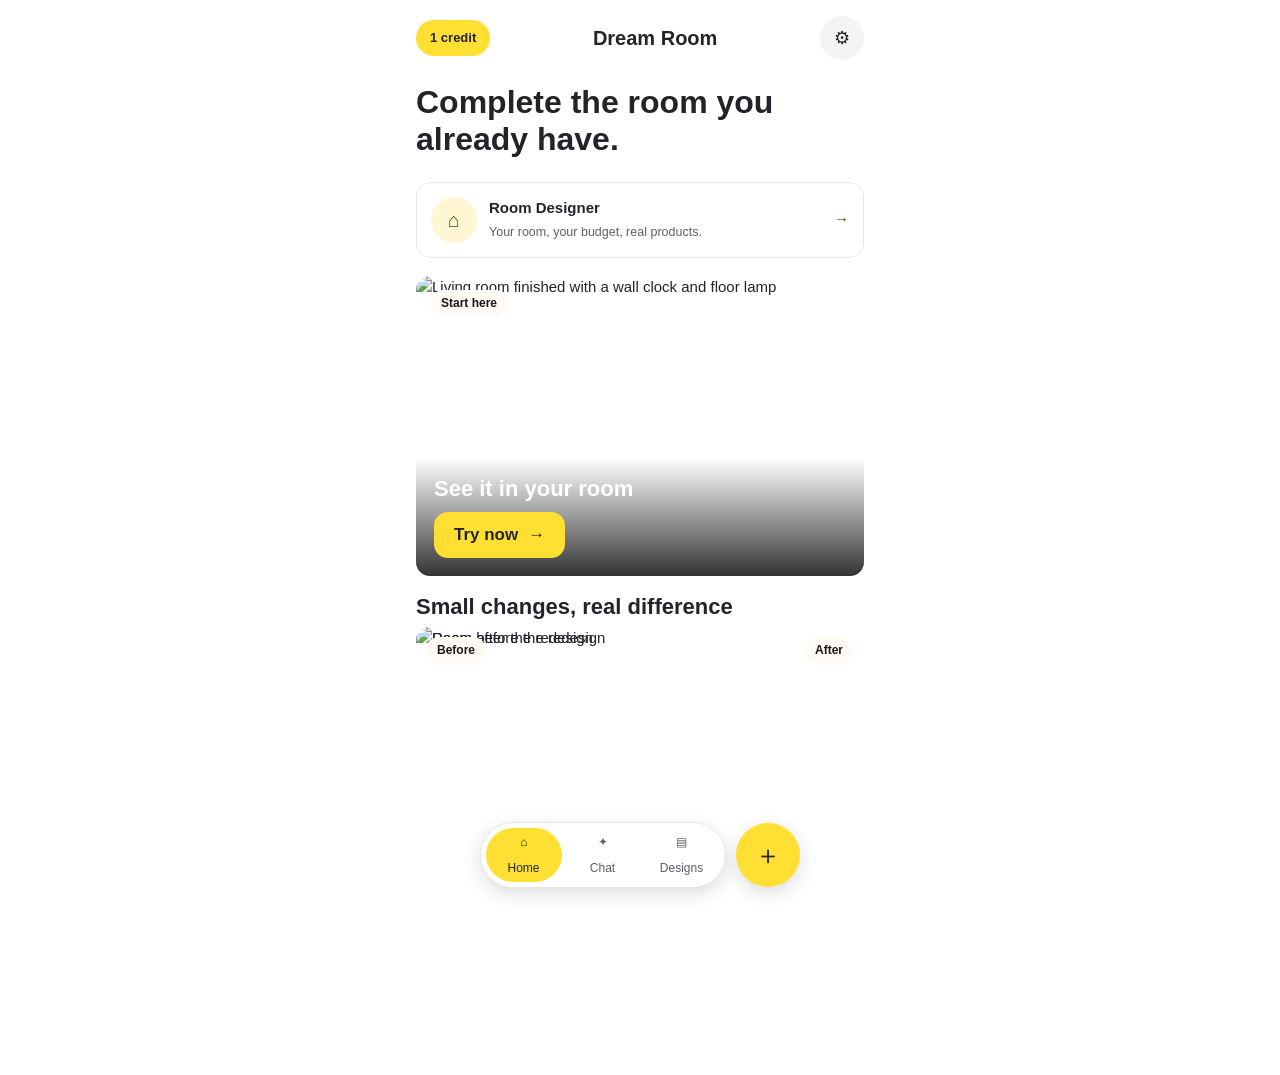
==== commit 47c5555d: "Rename the product to Dream Room Update visible app, onboarding and assistant text, plus the docs. K" ====
--- a/public/app/index.html
+++ b/public/app/index.html
@@ -5,7 +5,7 @@
   <meta name="viewport" content="width=device-width, initial-scale=1, viewport-fit=cover">
   <meta name="theme-color" content="#ffffff">
   <meta name="description" content="Show us your room, tell us what you want, and shop real products that complete it.">
-  <title>Waia Studio · Complete your room</title>
+  <title>Dream Room · Complete your room</title>
   <link rel="icon" href="./assets/mark.svg" type="image/svg+xml">
   <link rel="stylesheet" href="./app.css">
   <script src="./app.js" type="module"></script>
